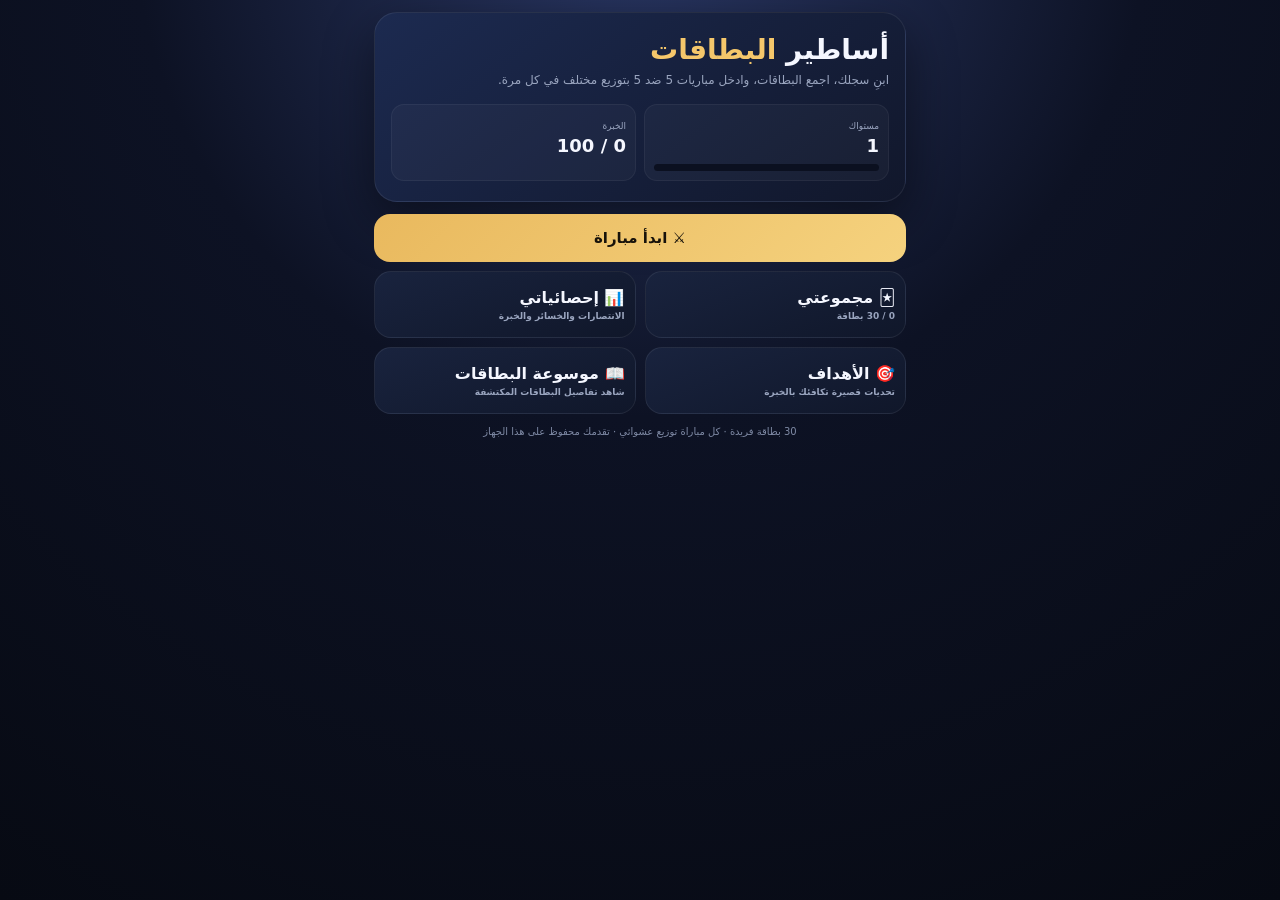
==== index.html @ 1fea93b4 "تطوير نظام المباريات إلى ثلاث معارك" ====
<!doctype html>
<html lang="ar" dir="rtl">
<head>
<meta charset="utf-8">
<meta name="viewport" content="width=device-width,initial-scale=1,maximum-scale=1,user-scalable=no">
<meta name="theme-color" content="#080b16">
<title>أساطير البطاقات</title>
<style>
:root{--bg:#080b16;--panel:#11172a;--panel2:#18213a;--gold:#f5c76b;--text:#f5f7ff;--muted:#9aa5bf;--red:#ef6974;--blue:#61b1ff;--green:#61d69b;--purple:#a98cff}
*{box-sizing:border-box;-webkit-tap-highlight-color:transparent}
body{margin:0;background:radial-gradient(circle at 50% -10%,#2b3968 0,#0d1224 43%,#070a13 100%);color:var(--text);font-family:system-ui,-apple-system,"Segoe UI",Tahoma,Arial,sans-serif;min-height:100vh}
button{font:inherit;color:inherit;border:0;cursor:pointer}.app{width:min(100%,560px);min-height:100vh;margin:auto;padding:12px 10px 24px;display:flex;flex-direction:column;gap:9px}
.top{display:flex;align-items:center;justify-content:space-between;padding:5px 3px}.logo{font-size:23px;font-weight:900}.logo span{color:var(--gold)}.round{font-size:11px;color:var(--muted);background:#ffffff08;padding:7px 10px;border-radius:999px;border:1px solid #ffffff10}
.arena{background:linear-gradient(180deg,#141c33,#0e1425);border:1px solid #ffffff12;border-radius:23px;padding:10px;box-shadow:0 18px 50px #0007}
.teamTitle{display:flex;justify-content:space-between;align-items:center;margin:2px 2px 6px;font-size:12px;color:var(--muted)}.teamTitle b{color:var(--text);font-size:13px}
.board{display:grid;grid-template-columns:repeat(5,1fr);gap:6px}.unit{min-width:0;background:linear-gradient(160deg,#1d2744,#10172a);border:1px solid #ffffff15;border-radius:13px;padding:6px 4px;text-align:center;transition:.15s;position:relative}.unit.dead{opacity:.32;filter:grayscale(1)}.unit.selected{border-color:var(--gold);box-shadow:0 0 0 2px #f5c76b22,0 0 20px #f5c76b18;transform:translateY(-2px)}.unit.target{border-color:#ff727b;box-shadow:0 0 0 2px #ef697422}.uicon{font-size:24px}.uname{font-size:9px;font-weight:800;white-space:nowrap;overflow:hidden;text-overflow:ellipsis;margin-top:2px}.mini{height:5px;background:#080b13;border-radius:9px;overflow:hidden;margin-top:5px}.mini i{display:block;height:100%;background:linear-gradient(90deg,#54d89b,#62e4b0)}.enemy .mini i{background:linear-gradient(90deg,#ef5e69,#ff9a7a)}.uhp{font-size:8px;color:var(--muted);margin-top:2px}.effect{position:absolute;top:3px;left:3px;font-size:8px;color:var(--gold)}
.vs{text-align:center;color:#68748f;font-weight:900;font-size:11px;padding:6px 0}
.energyBar{margin-top:9px;background:#080b13;border:1px solid #ffffff12;border-radius:12px;padding:7px}.energyHead{display:flex;justify-content:space-between;font-size:10px;color:var(--muted);margin-bottom:5px}.energyTrack{height:9px;background:#161d30;border-radius:9px;overflow:hidden}.energyFill{height:100%;width:60%;background:linear-gradient(90deg,#5da9ff,#a98cff);transition:width .2s}.energyDots{display:flex;gap:5px;margin-top:6px}.energyDot{height:6px;flex:1;border-radius:5px;background:#252e48}.energyDot.on{background:#61b1ff;box-shadow:0 0 8px #61b1ff55}.pill{flex:1;background:#ffffff08;border:1px solid #ffffff0d;border-radius:11px;padding:6px;text-align:center;font-size:10px;color:var(--muted)}.pill b{display:block;color:var(--text);font-size:14px;margin-top:1px}
.message{min-height:38px;display:grid;place-items:center;text-align:center;color:#dce3f5;font-size:12px;padding:3px}
.handTitle{display:flex;justify-content:space-between;align-items:center;padding:2px 4px}.handTitle b{font-size:16px}.handTitle span{font-size:10px;color:var(--muted)}
.cards{display:grid;grid-template-columns:repeat(2,1fr);gap:10px}.card{text-align:right;background:linear-gradient(160deg,#1b2440,#10172b);border:1px solid #ffffff18;border-radius:18px;padding:11px;min-height:165px;box-shadow:0 8px 18px #0004;transition:.15s}.card:active{transform:scale(.97)}.card:disabled{opacity:.42}.card .icon{font-size:34px;line-height:1}.tag{float:left;font-size:9px;color:var(--gold);background:#f5c76b12;padding:4px 6px;border-radius:7px}.card h3{margin:9px 0 4px;font-size:14px}.desc{font-size:11px;color:var(--muted);line-height:1.45;min-height:29px}.cost{display:inline-flex;margin-top:6px;background:#5da9ff18;color:#8bc5ff;padding:4px 7px;border-radius:7px;font-size:9px}.controls{display:flex;gap:7px}.mainbtn{flex:1;padding:12px;border-radius:14px;font-weight:900;background:linear-gradient(135deg,#e9b95e,#f5d27e);color:#17120a}.mainbtn:disabled{opacity:.4}.ghost{padding:12px 15px;border-radius:14px;background:#ffffff09;border:1px solid #ffffff12}
.overlay{position:fixed;inset:0;background:#050711e8;display:none;align-items:center;justify-content:center;padding:18px;z-index:10}.overlay.show{display:flex}.modal{width:min(100%,430px);background:linear-gradient(160deg,#1a2340,#0e1426);border:1px solid #ffffff18;border-radius:25px;padding:23px;text-align:center;box-shadow:0 30px 90px #000b}.big{font-size:60px}.modal h1{margin:7px 0;font-size:27px}.modal p{color:var(--muted);line-height:1.6;font-size:12px}.small{font-size:10px;color:#7f8aa5;text-align:center}@media(min-width:480px){.app{padding-left:14px;padding-right:14px}.card{min-height:180px;padding:12px}.card .icon{font-size:36px}}

/* 2.0 */
.screen{display:none}.screen.show{display:flex}.home{flex-direction:column;gap:12px}.hero{padding:20px 16px;border-radius:23px;background:linear-gradient(145deg,#1c2a50,#11172b);border:1px solid #ffffff14;box-shadow:0 18px 50px #0007}.hero h1{font-size:28px;margin:0 0 5px}.hero p{margin:0;color:var(--muted);font-size:12px;line-height:1.6}.profile{display:grid;grid-template-columns:1fr 1fr;gap:8px;margin-top:14px}.profileBox{background:#ffffff08;border:1px solid #ffffff0d;border-radius:13px;padding:9px}.profileBox span{font-size:9px;color:var(--muted)}.profileBox b{display:block;font-size:18px;margin-top:2px}.xpTrack{height:7px;background:#0b1020;border-radius:8px;overflow:hidden;margin-top:8px}.xpFill{height:100%;background:linear-gradient(90deg,#f5c76b,#a98cff);width:0;transition:.3s}.menuGrid{display:grid;grid-template-columns:repeat(2,1fr);gap:9px}.menuBtn{padding:16px 10px;border-radius:17px;background:linear-gradient(160deg,#19233e,#10172a);border:1px solid #ffffff12;text-align:right;font-weight:800}.menuBtn strong{display:block;font-size:16px}.menuBtn span{display:block;color:var(--muted);font-size:9px;margin-top:4px}.primaryWide{grid-column:1/-1;padding:15px;border-radius:16px;background:linear-gradient(135deg,#e9b95e,#f5d27e);color:#17120a;font-weight:900;font-size:15px}.battleBack{width:100%;padding:10px;border-radius:12px;background:#ffffff09;border:1px solid #ffffff10;color:var(--muted)}.panel{position:fixed;inset:0;background:#050711ef;z-index:20;display:none;align-items:flex-end;justify-content:center;padding:10px}.panel.show{display:flex}.panelBox{width:min(100%,560px);max-height:90vh;overflow:auto;background:linear-gradient(160deg,#19223e,#0c1222);border:1px solid #ffffff16;border-radius:25px 25px 15px 15px;padding:15px}.panelHead{display:flex;align-items:center;justify-content:space-between;margin-bottom:12px}.panelHead h2{margin:0;font-size:20px}.close{padding:8px 11px;border-radius:10px;background:#ffffff0b}.statsGrid{display:grid;grid-template-columns:repeat(2,1fr);gap:8px}.stat{background:#ffffff08;border:1px solid #ffffff0d;border-radius:14px;padding:12px}.stat span{font-size:9px;color:var(--muted)}.stat b{display:block;font-size:20px;margin-top:4px}.collection{display:grid;grid-template-columns:repeat(3,1fr);gap:7px}.collectCard{background:#ffffff07;border:1px solid #ffffff10;border-radius:13px;padding:9px;text-align:center;min-height:105px}.collectCard.locked{filter:grayscale(1);opacity:.35}.collectCard .ci{font-size:28px}.collectCard b{display:block;font-size:9px;margin-top:4px}.quest{padding:11px;background:#ffffff07;border:1px solid #ffffff0d;border-radius:13px;margin-bottom:7px}.quest b{font-size:11px}.quest span{display:block;color:var(--muted);font-size:9px;margin-top:4px}.questBar{height:5px;background:#0a0f1d;border-radius:5px;margin-top:8px;overflow:hidden}.questBar i{display:block;height:100%;background:linear-gradient(90deg,#61d69b,#61b1ff)}
</style>
</head>
<body>
<div class="app">
<section class="home screen show" id="homeScreen">
  <div class="hero">
    <h1>أساطير <span style="color:var(--gold)">البطاقات</span></h1>
    <p>ابنِ سجلك، اجمع البطاقات، وادخل مباريات 5 ضد 5 بتوزيع مختلف في كل مرة.</p>
    <div class="profile">
      <div class="profileBox"><span>مستواك</span><b id="homeLevel">1</b><div class="xpTrack"><div class="xpFill" id="xpFill"></div></div></div>
      <div class="profileBox"><span>الخبرة</span><b id="homeXp">0 / 100</b></div>
    </div>
  </div>
  <div class="menuGrid">
    <button class="primaryWide" id="startGame">⚔️ ابدأ مباراة</button>
    <button class="menuBtn" id="openCollection"><strong>🃏 مجموعتي</strong><span id="collectionCount">0 / 30 بطاقة</span></button>
    <button class="menuBtn" id="openStats"><strong>📊 إحصائياتي</strong><span>الانتصارات والخسائر والخبرة</span></button>
    <button class="menuBtn" id="openQuests"><strong>🎯 الأهداف</strong><span>تحديات قصيرة تكافئك بالخبرة</span></button>
    <button class="menuBtn" id="openEncyclopedia"><strong>📖 موسوعة البطاقات</strong><span>شاهد تفاصيل البطاقات المكتشفة</span></button>
  </div>
  <div class="small">30 بطاقة فريدة · كل مباراة توزيع عشوائي · تقدمك محفوظ على هذا الجهاز</div>
</section>
<section class="screen" id="battleScreen" style="flex-direction:column;gap:9px">
<button class="battleBack" id="backHome">‹ العودة للرئيسية</button>
<div class="top"><div class="logo">أساطير <span>البطاقات</span></div><div class="round" id="round">المعركة 1 من 3 · الدور 1</div></div>
<section class="arena">
<div class="teamTitle"><b>فريق الخصم</b><span id="enemyCount">5 بطاقات</span></div>
<div class="board enemy" id="enemyBoard"></div>
<div class="vs">🎴 30 بطاقة مختلفة — 5 لك و5 للخصم — توزيع عشوائي<br><b id="matchScore" style="color:var(--gold);font-size:12px">المباراة: 0 — 0</b></div>
<div class="teamTitle"><b>فريقك</b><span id="playerCount">5 بطاقات</span></div>
<div class="board" id="playerBoard"></div>
<div class="energyBar"><div class="energyHead"><span>طاقة الهجوم</span><b id="energyLabel">3 / 5</b></div><div class="energyTrack"><div class="energyFill" id="energyFill"></div></div><div class="energyDots" id="energyDots"></div></div>
<div class="status"><div class="pill">الطاقة<b id="energy">3</b></div><div class="pill">الدور<b id="turn">أنت</b></div><div class="pill">سلسلة<b id="combo">0</b></div></div>
<div class="message" id="message">يتم توزيع 5 بطاقات عشوائيًا لكل طرف.</div>
</section>
<div class="handTitle"><b>بطاقاتك الخمس</b><span>كل بطاقة مختلفة عن الأخرى</span></div>
<div class="controls"><button class="mainbtn" id="endTurn">إنهاء الدور</button><button class="ghost" id="reset">↻</button></div>
<div class="small">مجموعة 30 بطاقة فريدة — في كل مباراة تحصل أنت والخصم على 5 بطاقات مختلفة عشوائيًا</div>
</div>

<div class="panel" id="infoPanel"><div class="panelBox"><div class="panelHead"><h2 id="panelTitle"></h2><button class="close" id="closePanel">✕</button></div><div id="panelContent"></div></div></div>
</section>
<div class="overlay" id="overlay"><div class="modal"><div class="big" id="resultIcon">🏆</div><h1 id="resultTitle"></h1><p id="resultText"></p><button class="mainbtn" id="playAgain">مباراة جديدة</button></div></div>
<script>
const cardPool=[
{id:"c01",name:"حارس الفجر",icon:"🌅",hp:28,max:28,atk:6,cost:1,role:"دفاع",desc:"يقلل أول ضرر يتلقاه كل دور.",side:"درع الفجر"},
{id:"c02",name:"شعلة زرقاء",icon:"🔥",hp:20,max:20,atk:9,cost:2,role:"سحر",desc:"ضرر مرتفع مقابل طاقة أكبر.",side:"احتراق"},
{id:"c03",name:"نسمة الشفاء",icon:"🌿",hp:24,max:24,atk:3,cost:1,role:"دعم",desc:"بعد الهجوم تعالج نفسها قليلًا.",side:"استعادة"},
{id:"c04",name:"مرآة الليل",icon:"🪞",hp:22,max:22,atk:5,cost:1,role:"مراوغة",desc:"أول هجوم يصيبها كل مباراة يضعف.",side:"انعكاس"},
{id:"c05",name:"قلب الجبل",icon:"⛰️",hp:36,max:36,atk:4,cost:2,role:"ثبات",desc:"بطيئة لكنها تتحمل ضررًا كبيرًا.",side:"ثقل"},
{id:"c06",name:"برق خاطف",icon:"⚡",hp:19,max:19,atk:8,cost:2,role:"سرعة",desc:"إذا بقي الهدف وحيدًا تحصل على +2.",side:"اندفاع"},
{id:"c07",name:"حارس البلور",icon:"💎",hp:30,max:30,atk:4,cost:1,role:"حماية",desc:"يمنح نفسه حماية مؤقتة بعد الهجوم.",side:"بلورة"},
{id:"c08",name:"دوامة الريح",icon:"🌪️",hp:23,max:23,atk:6,cost:2,role:"تحكم",desc:"يؤخر دور الهدف التالي.",side:"إبطاء"},
{id:"c09",name:"نجمة الشفاء",icon:"⭐",hp:21,max:21,atk:2,cost:1,role:"دعم",desc:"تعيد 5 نقاط لأضعف حليف.",side:"نور"},
{id:"c10",name:"حكيم الرمال",icon:"🏜️",hp:25,max:25,atk:5,cost:1,role:"تكتيك",desc:"يكسب طاقة إضافية إذا لم يهزم هدفًا.",side:"تركيز"},
{id:"c11",name:"حارس الغابة",icon:"🌳",hp:32,max:32,atk:5,cost:2,role:"دفاع",desc:"يحمي أضعف حليف من جزء من الضرر.",side:"جذور"},
{id:"c12",name:"طائر الرعد",icon:"🦅",hp:18,max:18,atk:10,cost:3,role:"قوة",desc:"أقوى ضربة في المجموعة.",side:"إجهاد"},
{id:"c13",name:"قمر فضي",icon:"🌙",hp:24,max:24,atk:6,cost:2,role:"سحر",desc:"يستعيد نقطة طاقة عند إصابة هدف.",side:"مدّ قمري"},
{id:"c14",name:"كتاب الأسرار",icon:"📖",hp:17,max:17,atk:7,cost:2,role:"معرفة",desc:"يتغير تأثيره كل دور.",side:"تقلب"},
{id:"c15",name:"حارس البوابة",icon:"🚪",hp:34,max:34,atk:3,cost:1,role:"تحصين",desc:"يمنح نفسه حماية قوية عند انخفاض صحته.",side:"حصن"},
{id:"c16",name:"زهرة الربيع",icon:"🌸",hp:22,max:22,atk:4,cost:1,role:"شفاء",desc:"تعالج نفسها 4 بعد كل هجوم.",side:"تفتح"},
{id:"c17",name:"نجم الشمال",icon:"🧭",hp:26,max:26,atk:5,cost:1,role:"دقة",desc:"لا يتأثر بتأثيرات الإبطاء.",side:"اتجاه"},
{id:"c18",name:"سحابة المطر",icon:"🌧️",hp:27,max:27,atk:4,cost:2,role:"دعم",desc:"تقلل هجوم الهدف في الدور القادم.",side:"بلل"},
{id:"c19",name:"شعاع الشمس",icon:"☀️",hp:20,max:20,atk:8,cost:2,role:"نور",desc:"يزداد ضررها إذا كان حليف ضعيفًا.",side:"وهج"},
{id:"c20",name:"حجر الحظ",icon:"🍀",hp:23,max:23,atk:5,cost:1,role:"حظ",desc:"فرصة لاستعادة الطاقة بعد اللعب.",side:"مجازفة"},
{id:"c21",name:"حوت السحاب",icon:"🐋",hp:35,max:35,atk:4,cost:2,role:"عملاق",desc:"صحته مرتفعة وهجومه ثابت.",side:"بطء"},
{id:"c22",name:"ثعلب الوهم",icon:"🦊",hp:19,max:19,atk:7,cost:1,role:"خداع",desc:"أول ضرر يتلقاه ينخفض بشدة.",side:"وهم"},
{id:"c23",name:"عين الصقر",icon:"👁️",hp:21,max:21,atk:7,cost:2,role:"رصد",desc:"يستفيد من الهدف ذي الصحة الأقل.",side:"ملاحظة"},
{id:"c24",name:"نهر الحياة",icon:"💧",hp:29,max:29,atk:3,cost:2,role:"شفاء",desc:"يعالج أضعف حليف 7 نقاط.",side:"تدفق"},
{id:"c25",name:"حارس الثلج",icon:"❄️",hp:31,max:31,atk:4,cost:1,role:"تحكم",desc:"يخفض سرعة الخصم التالي.",side:"تجميد"},
{id:"c26",name:"شعلة النجوم",icon:"✨",hp:18,max:18,atk:9,cost:3,role:"أسطوري",desc:"ضرر ضخم لكن كلفته عالية.",side:"انطفاء"},
{id:"c27",name:"فراشة الضوء",icon:"🦋",hp:16,max:16,atk:6,cost:1,role:"سرعة",desc:"تعيد نقطة طاقة مرة واحدة فقط في كل دور.",side:"خفة"},
{id:"c28",name:"شجرة الحكمة",icon:"🌲",hp:33,max:33,atk:3,cost:2,role:"حكمة",desc:"تعطي أضعف حليف حماية مؤقتة.",side:"جذور"},
{id:"c29",name:"بوابة الزمن",icon:"🌀",hp:20,max:20,atk:6,cost:2,role:"زمن",desc:"تؤخر رد الخصم في الدور التالي.",side:"اختلال"},
{id:"c30",name:"قلب النجمة",icon:"💫",hp:25,max:25,atk:7,cost:2,role:"أسطوري",desc:"تزداد قوتها قليلًا مع كل حليف ساقط.",side:"ثمن القوة"}
];


const PROFILE_KEY="card_legends_profile_v2";
const defaultProfile={xp:0,level:1,wins:0,losses:0,matches:0,plays:0,kills:0,unlocked:[],questWins:0,questKills:0};
function loadProfile(){try{return {...defaultProfile,...JSON.parse(localStorage.getItem(PROFILE_KEY)||"{}")};}catch{return {...defaultProfile};}}
let profile=loadProfile();
function saveProfile(){localStorage.setItem(PROFILE_KEY,JSON.stringify(profile));}
function xpNeed(){return 100+(profile.level-1)*50;}
function addXP(amount){profile.xp+=amount;while(profile.xp>=xpNeed()){profile.xp-=xpNeed();profile.level++;}saveProfile();}
function discover(ids){profile.unlocked=[...new Set([...profile.unlocked,...ids])];saveProfile();}
function updateHome(){
  document.getElementById("homeLevel").textContent=profile.level;
  document.getElementById("homeXp").textContent=profile.xp+" / "+xpNeed();
  document.getElementById("xpFill").style.width=(profile.xp/xpNeed()*100)+"%";
  document.getElementById("collectionCount").textContent=profile.unlocked.length+" / 30 بطاقة";
}
function showScreen(id){
  document.querySelectorAll(".screen").forEach(x=>x.classList.remove("show"));
  document.getElementById(id).classList.add("show");
  updateHome();
}
function openPanel(title,html){document.getElementById("panelTitle").textContent=title;document.getElementById("panelContent").innerHTML=html;document.getElementById("infoPanel").classList.add("show");}
function closePanel(){document.getElementById("infoPanel").classList.remove("show");}
function renderStats(){
  const rate=profile.matches?Math.round(profile.wins/profile.matches*100):0;
  openPanel("إحصائياتي",'<div class="statsGrid">'+
    '<div class="stat"><span>المستوى</span><b>'+profile.level+'</b></div>'+
    '<div class="stat"><span>الخبرة الحالية</span><b>'+profile.xp+' / '+xpNeed()+'</b></div>'+
    '<div class="stat"><span>الانتصارات</span><b>'+profile.wins+'</b></div>'+
    '<div class="stat"><span>الخسائر</span><b>'+profile.losses+'</b></div>'+
    '<div class="stat"><span>المباريات</span><b>'+profile.matches+'</b></div>'+
    '<div class="stat"><span>نسبة الفوز</span><b>'+rate+'%</b></div>'+
    '<div class="stat"><span>الهجمات</span><b>'+profile.plays+'</b></div>'+
    '<div class="stat"><span>البطاقات المسقطة</span><b>'+profile.kills+'</b></div>'+
  '</div>');
}
function renderQuests(){
  const qs=[
    ["اربح مباراتين",profile.wins,2],
    ["أسقط 5 بطاقات",profile.kills,5],
    ["نفّذ 10 هجمات",profile.plays,10]
  ];
  openPanel("الأهداف",qs.map(q=>'<div class="quest"><b>'+q[0]+'</b><span>'+Math.min(q[1],q[2])+' / '+q[2]+'</span><div class="questBar"><i style="width:'+Math.min(100,q[1]/q[2]*100)+'%"></i></div></div>').join("")+
  '<div class="small">الأهداف تتقدم تلقائيًا أثناء اللعب.</div>');
}
function renderCollection(){
  openPanel("مجموعتي",'<div class="collection">'+cardPool.map(c=>{const on=profile.unlocked.includes(c.id);return '<div class="collectCard '+(on?"":"locked")+'"><div class="ci">'+(on?c.icon:"❔")+'</div><b>'+(on?c.name:"بطاقة مقفلة")+'</b><span style="font-size:8px;color:var(--muted)">'+(on?c.role:"اكتشفها في مباراة")+'</span></div>';}).join("")+'</div>');
}
function renderEncyclopedia(){
  openPanel("موسوعة البطاقات",'<div>'+cardPool.map(c=>{const on=profile.unlocked.includes(c.id);return '<div class="quest"><b>'+c.icon+" "+(on?c.name:"بطاقة غير مكتشفة")+'</b><span>'+(on?("HP "+c.max+" · هجوم "+c.atk+" · طاقة "+c.cost+" · "+c.role+" — "+c.desc):"العب مباريات لاكتشاف هذه البطاقة.")+'</span></div>';}).join("")+'</div>');
}

let state;
function freshCard(x){return {...x,hp:x.max,shield:0,skip:0,used:false};}
function shuffle(arr){
  const a=[...arr];
  for(let i=a.length-1;i>0;i--){const j=Math.floor(Math.random()*(i+1));[a[i],a[j]]=[a[j],a[i]];}
  return a;
}
let matchPlayerWins=0,matchEnemyWins=0,battleNumber=0,matchOver=false,battleEnding=false;\nfunction startMatch(){matchPlayerWins=0;matchEnemyWins=0;battleNumber=0;matchOver=false;battleEnding=false;newState();}\nfunction newState(){
  const deck=shuffle(cardPool);
  discover(deck.slice(0,10).map(x=>x.id));
  state={
    player:deck.slice(0,5).map(freshCard),
    enemy:deck.slice(5,10).map(freshCard),
    energy:3,round:1,combo:0,selected:null,target:null,over:false,turn:"player",
    usedIds:deck.slice(0,10).map(x=>x.id)
  };
  render();
  msg("تم توزيع 10 بطاقات عشوائيًا من أصل 30: 5 لك و5 للخصم.");
}
function alive(arr){return arr.filter(x=>x.hp>0);}
function msg(t){document.getElementById("message").textContent=t;}
function unitHtml(u,i,enemy){
  const pct=Math.max(0,u.hp/u.max*100);
  const status=(u.shield>0?"🛡️ ":"")+(u.skip>0?"💫":"");
  return '<button class="unit '+(u.hp<=0?"dead ":"")+(state.selected===i&&!enemy?"selected ":"")+(state.target===i&&enemy?"target ":"")+'" '+(u.hp<=0?"disabled":"")+'>'+
    '<span class="effect">'+status+'</span><div class="uicon">'+u.icon+'</div><div class="uname">'+u.name+'</div>'+
    '<div class="mini"><i style="width:'+pct+'%"></i></div><div class="uhp">'+u.hp+' / '+u.max+'</div>'+
    '<div class="uhp">⚡ '+u.cost+' · '+u.role+'</div></button>';
}
function render(){
  const pb=document.getElementById("playerBoard"),eb=document.getElementById("enemyBoard");
  pb.innerHTML=state.player.map((u,i)=>unitHtml(u,i,false)).join("");
  eb.innerHTML=state.enemy.map((u,i)=>unitHtml(u,i,true)).join("");
  state.player.forEach((u,i)=>{if(u.hp>0)pb.children[i].onclick=()=>selectPlayer(i);});
  state.enemy.forEach((u,i)=>{if(u.hp>0)eb.children[i].onclick=()=>selectTarget(i);});
  document.getElementById("energy").textContent=state.energy;
  document.getElementById("energyLabel").textContent=state.energy+" / 5";
  document.getElementById("energyFill").style.width=(state.energy/5*100)+"%";
  document.getElementById("energyDots").innerHTML=Array.from({length:5},(_,i)=>'<span class="energyDot '+(i<state.energy?"on":"")+'"></span>').join("");
  document.getElementById("round").textContent="المعركة "+battleNumber+" من 3 · الدور "+state.round;\n  updateMatchHud();
  document.getElementById("turn").textContent=state.turn==="player"?"أنت":"الخصم";
  document.getElementById("combo").textContent=state.combo;
  document.getElementById("playerCount").textContent=alive(state.player).length+" بطاقات";
  document.getElementById("enemyCount").textContent=alive(state.enemy).length+" بطاقات";
  document.getElementById("endTurn").disabled=state.over||state.turn!=="player";
}
function selectPlayer(i){
  if(state.over||state.turn!=="player"||state.player[i].hp<=0)return;
  state.selected=i;state.target=null;
  msg("اختر هدفًا من بطاقات الخصم.");
  render();
}
function selectTarget(i){
  if(state.selected===null||state.over||state.turn!=="player")return;
  state.target=i;playCard(state.selected,i);
}
function playCard(pi,ei){
  const p=state.player[pi],e=state.enemy[ei];
  if(!p||!e||p.hp<=0||e.hp<=0)return;
  if(state.energy<p.cost){msg("هذه البطاقة تحتاج طاقة أكثر.");return;}
  state.energy-=p.cost;
  profile.plays++;saveProfile();
  let dmg=p.atk;
  if(p.id==="c14") dmg=p.atk+(state.round%2===0?3:-1);
  if(p.id==="c19" && alive(state.player).some(x=>x.hp<x.max*.45))dmg+=2;
  if(p.id==="c23") dmg+=(e.hp<=Math.min(...alive(state.enemy).map(x=>x.hp))?2:0);\n  if(p.id==="c06" && alive(state.enemy).length===1)dmg+=2;
  if(p.id==="c30") dmg+=Math.max(0,5-alive(state.player).length);
  if(state.combo>=2)dmg+=2;

  if(p.id==="c09"||p.id==="c24"||p.id==="c28"){
    const ally=alive(state.player).sort((a,b)=>a.hp-b.hp)[0];
    if(ally){
      ally.hp=Math.min(ally.max,ally.hp+(p.id==="c24"?7:5));
      if(p.id==="c28")ally.shield=4;
    }
  }
  if(p.id==="c03"||p.id==="c16"){p.hp=Math.min(p.max,p.hp+(p.id==="c16"?4:3));}
  if(p.id==="c18"){e.atkDebuff=2;}\n  if(p.id==="c13")state.energy=Math.min(5,state.energy+1);
  if(p.id==="c25"||p.id==="c08"||p.id==="c29"){e.skip=1;}
  if(p.id==="c01"){p.shield=5;}
  if(p.id==="c07"){p.shield=4;}
  if(p.id==="c15"&&p.hp<p.max*.45){p.shield=7;}
  if(p.id==="c17"){p.skip=0;}
  if(p.id==="c20"&&Math.random()<.5)state.energy=Math.min(5,state.energy+1);
  if(p.id==="c27"&&!p.used){state.energy=Math.min(5,state.energy+1);p.used=true;}

  e.hp=Math.max(0,e.hp-dmg);

  if(p.id==="c02")p.hp=Math.max(0,p.hp-1);
  if(p.id==="c06"&&alive(state.enemy).length===1)dmg+=2;
  if(p.id==="c12")p.skip=1;
  if(p.id==="c26")p.skip=1;
  if(p.id==="c10"&&e.hp>0)state.energy=Math.min(5,state.energy+1);

  if(e.hp<=0){profile.kills++;profile.questKills++;saveProfile();state.combo++;msg(p.name+" لعب بطاقته وأسقط "+e.name+". السلسلة "+state.combo+"!");}
  else{state.combo=0;msg(p.name+" أصاب "+e.name+" بـ "+dmg+" نقطة.");}

  state.selected=null;state.target=null;
  checkWin();render();
}
function endTurn(){
  if(state.over||state.turn!=="player")return;
  state.turn="enemy";state.selected=null;state.target=null;render();
  setTimeout(enemyTurn,350);
}
function enemyTurn(){
  if(state.over)return;
  const attackers=alive(state.enemy);
  for(const e of attackers){
    if(e.skip>0){e.skip--;continue;}
    const foes=alive(state.player);
    if(!foes.length)break;
    const target=foes[Math.floor(Math.random()*foes.length)];
    let dmg=Math.max(0,e.atk-(e.atkDebuff||0));
    e.atkDebuff=0;
    if(e.shield>0)e.shield=Math.max(0,e.shield-1);
    if(target.shield>0){dmg=Math.max(0,dmg-target.shield);target.shield=0;}
    if(target.id==="c04"&&!target.used){dmg=Math.floor(dmg/2);target.used=true;}
    if(target.id==="c22"&&!target.used){dmg=Math.floor(dmg/3);target.used=true;}
    target.hp=Math.max(0,target.hp-dmg);
  }
  if(alive(state.player).length===0){finish(false);return;}
  state.player.forEach(u=>{u.atkDebuff=0;});
  state.round++;
  state.energy=Math.min(5,state.energy+2);
  state.turn="player";
  msg("انتهى دور الخصم. بطاقاتك بقيت كما هي، والطاقة استعادت نقطتين.");
  render();
}
function checkWin(){
  if(alive(state.enemy).length===0)finish(true);
  else if(alive(state.player).length===0)finish(false);
}
function finish(win){
  if(state.over)return;
  state.over=true;
  profile.matches++;
  if(win){profile.wins++;profile.questWins++;addXP(50);}
  else {profile.losses++;addXP(20);}
  saveProfile();updateHome();render();
  document.getElementById("resultIcon").textContent=win?"🏆":"💫";
  document.getElementById("resultTitle").textContent=win?"انتصار!":"انتهت المباراة";
  document.getElementById("resultText").textContent=win?"فزت باستخدام 5 بطاقات من مجموعة 30 بطاقة.":"انتهت بطاقات فريقك. جرّب توزيعًا عشوائيًا جديدًا.";
  document.getElementById("overlay").classList.add("show");
}
document.getElementById("endTurn").onclick=endTurn;
document.getElementById("reset").onclick=newState;
document.getElementById("playAgain").onclick=()=>{document.getElementById("overlay").classList.remove("show");showScreen("battleScreen");if(matchOver)startMatch();else newState();};
document.getElementById("startGame").onclick=()=>{showScreen("battleScreen");startMatch();};
document.getElementById("backHome").onclick=()=>{showScreen("homeScreen");};
document.getElementById("openStats").onclick=renderStats;
document.getElementById("openQuests").onclick=renderQuests;
document.getElementById("openCollection").onclick=renderCollection;
document.getElementById("openEncyclopedia").onclick=renderEncyclopedia;
document.getElementById("closePanel").onclick=closePanel;
updateHome();
showScreen("homeScreen");
</script>
</body>
</html>
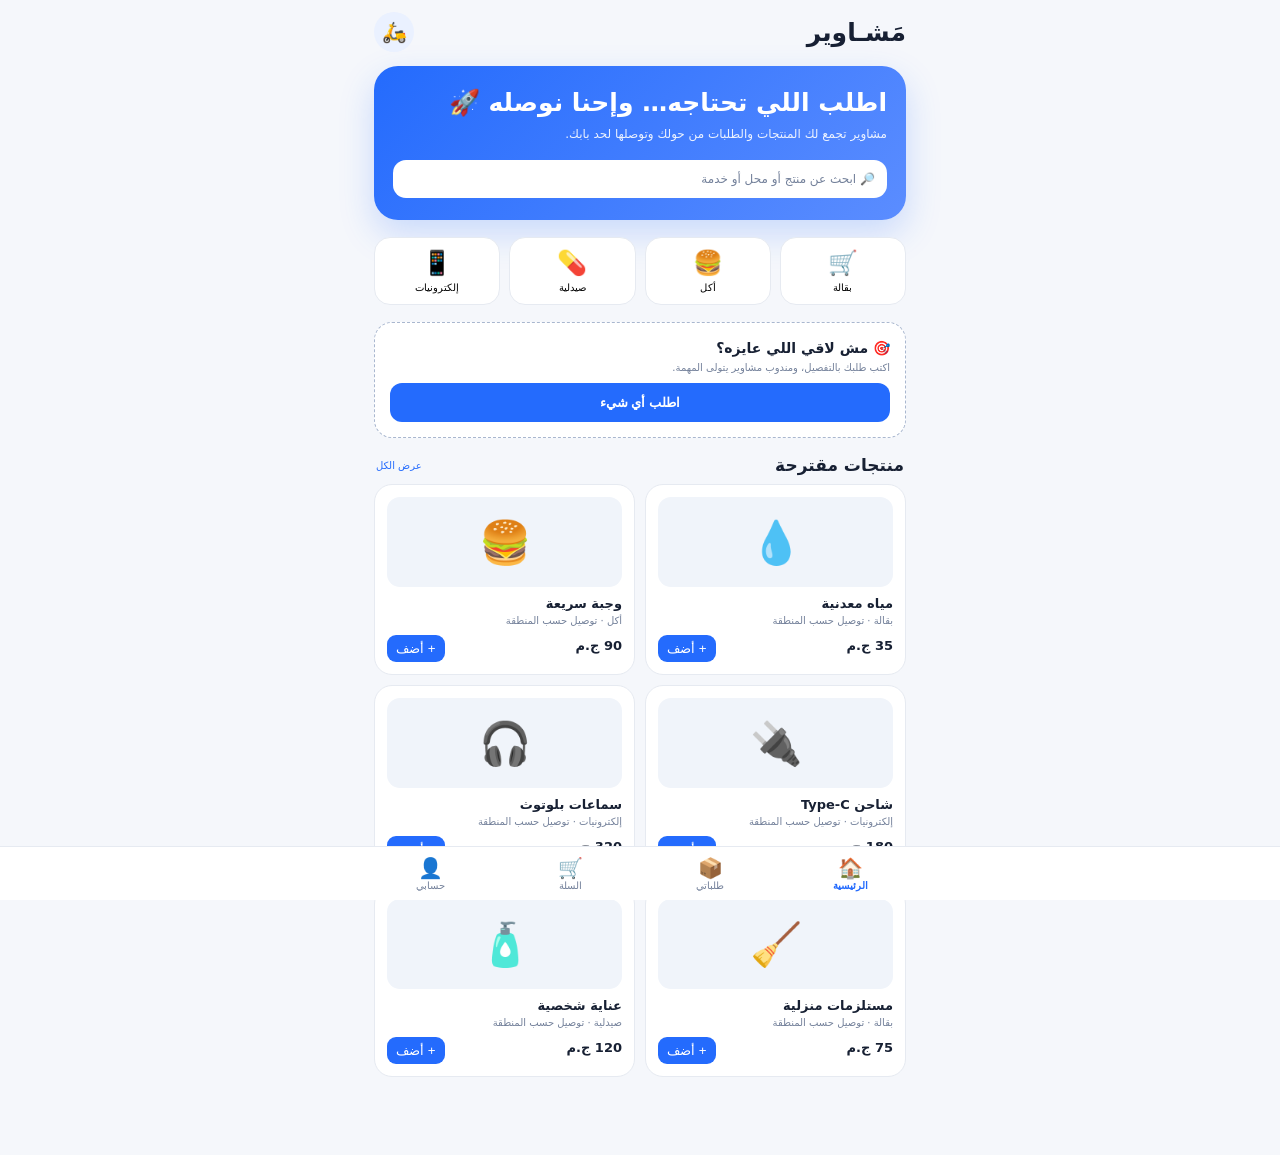
==== commit 7db6de38: "Convert project from Dafe to Mashaweer delivery app" ====
--- a/index.html
+++ b/index.html
@@ -3,311 +3,64 @@
 <head>
 <meta charset="utf-8">
 <meta name="viewport" content="width=device-width,initial-scale=1,maximum-scale=1,user-scalable=no">
-<meta name="theme-color" content="#080b16">
-<title>أساطير البطاقات</title>
+<meta name="theme-color" content="#0b1220">
+<title>مشاوير</title>
 <style>
-:root{--bg:#080b16;--panel:#11172a;--panel2:#18213a;--gold:#f5c76b;--text:#f5f7ff;--muted:#9aa5bf;--red:#ef6974;--blue:#61b1ff;--green:#61d69b;--purple:#a98cff}
-*{box-sizing:border-box;-webkit-tap-highlight-color:transparent}
-body{margin:0;background:radial-gradient(circle at 50% -10%,#2b3968 0,#0d1224 43%,#070a13 100%);color:var(--text);font-family:system-ui,-apple-system,"Segoe UI",Tahoma,Arial,sans-serif;min-height:100vh}
-button{font:inherit;color:inherit;border:0;cursor:pointer}.app{width:min(100%,560px);min-height:100vh;margin:auto;padding:12px 10px 24px;display:flex;flex-direction:column;gap:9px}
-.top{display:flex;align-items:center;justify-content:space-between;padding:5px 3px}.logo{font-size:23px;font-weight:900}.logo span{color:var(--gold)}.round{font-size:11px;color:var(--muted);background:#ffffff08;padding:7px 10px;border-radius:999px;border:1px solid #ffffff10}
-.arena{background:linear-gradient(180deg,#141c33,#0e1425);border:1px solid #ffffff12;border-radius:23px;padding:10px;box-shadow:0 18px 50px #0007}
-.teamTitle{display:flex;justify-content:space-between;align-items:center;margin:2px 2px 6px;font-size:12px;color:var(--muted)}.teamTitle b{color:var(--text);font-size:13px}
-.board{display:grid;grid-template-columns:repeat(5,1fr);gap:6px}.unit{min-width:0;background:linear-gradient(160deg,#1d2744,#10172a);border:1px solid #ffffff15;border-radius:13px;padding:6px 4px;text-align:center;transition:.15s;position:relative}.unit.dead{opacity:.32;filter:grayscale(1)}.unit.selected{border-color:var(--gold);box-shadow:0 0 0 2px #f5c76b22,0 0 20px #f5c76b18;transform:translateY(-2px)}.unit.target{border-color:#ff727b;box-shadow:0 0 0 2px #ef697422}.uicon{font-size:24px}.uname{font-size:9px;font-weight:800;white-space:nowrap;overflow:hidden;text-overflow:ellipsis;margin-top:2px}.mini{height:5px;background:#080b13;border-radius:9px;overflow:hidden;margin-top:5px}.mini i{display:block;height:100%;background:linear-gradient(90deg,#54d89b,#62e4b0)}.enemy .mini i{background:linear-gradient(90deg,#ef5e69,#ff9a7a)}.uhp{font-size:8px;color:var(--muted);margin-top:2px}.effect{position:absolute;top:3px;left:3px;font-size:8px;color:var(--gold)}
-.vs{text-align:center;color:#68748f;font-weight:900;font-size:11px;padding:6px 0}
-.energyBar{margin-top:9px;background:#080b13;border:1px solid #ffffff12;border-radius:12px;padding:7px}.energyHead{display:flex;justify-content:space-between;font-size:10px;color:var(--muted);margin-bottom:5px}.energyTrack{height:9px;background:#161d30;border-radius:9px;overflow:hidden}.energyFill{height:100%;width:60%;background:linear-gradient(90deg,#5da9ff,#a98cff);transition:width .2s}.energyDots{display:flex;gap:5px;margin-top:6px}.energyDot{height:6px;flex:1;border-radius:5px;background:#252e48}.energyDot.on{background:#61b1ff;box-shadow:0 0 8px #61b1ff55}.pill{flex:1;background:#ffffff08;border:1px solid #ffffff0d;border-radius:11px;padding:6px;text-align:center;font-size:10px;color:var(--muted)}.pill b{display:block;color:var(--text);font-size:14px;margin-top:1px}
-.message{min-height:38px;display:grid;place-items:center;text-align:center;color:#dce3f5;font-size:12px;padding:3px}
-.handTitle{display:flex;justify-content:space-between;align-items:center;padding:2px 4px}.handTitle b{font-size:16px}.handTitle span{font-size:10px;color:var(--muted)}
-.cards{display:grid;grid-template-columns:repeat(2,1fr);gap:10px}.card{text-align:right;background:linear-gradient(160deg,#1b2440,#10172b);border:1px solid #ffffff18;border-radius:18px;padding:11px;min-height:165px;box-shadow:0 8px 18px #0004;transition:.15s}.card:active{transform:scale(.97)}.card:disabled{opacity:.42}.card .icon{font-size:34px;line-height:1}.tag{float:left;font-size:9px;color:var(--gold);background:#f5c76b12;padding:4px 6px;border-radius:7px}.card h3{margin:9px 0 4px;font-size:14px}.desc{font-size:11px;color:var(--muted);line-height:1.45;min-height:29px}.cost{display:inline-flex;margin-top:6px;background:#5da9ff18;color:#8bc5ff;padding:4px 7px;border-radius:7px;font-size:9px}.controls{display:flex;gap:7px}.mainbtn{flex:1;padding:12px;border-radius:14px;font-weight:900;background:linear-gradient(135deg,#e9b95e,#f5d27e);color:#17120a}.mainbtn:disabled{opacity:.4}.ghost{padding:12px 15px;border-radius:14px;background:#ffffff09;border:1px solid #ffffff12}
-.overlay{position:fixed;inset:0;background:#050711e8;display:none;align-items:center;justify-content:center;padding:18px;z-index:10}.overlay.show{display:flex}.modal{width:min(100%,430px);background:linear-gradient(160deg,#1a2340,#0e1426);border:1px solid #ffffff18;border-radius:25px;padding:23px;text-align:center;box-shadow:0 30px 90px #000b}.big{font-size:60px}.modal h1{margin:7px 0;font-size:27px}.modal p{color:var(--muted);line-height:1.6;font-size:12px}.small{font-size:10px;color:#7f8aa5;text-align:center}@media(min-width:480px){.app{padding-left:14px;padding-right:14px}.card{min-height:180px;padding:12px}.card .icon{font-size:36px}}
-
-/* 2.0 */
-.screen{display:none}.screen.show{display:flex}.home{flex-direction:column;gap:12px}.hero{padding:20px 16px;border-radius:23px;background:linear-gradient(145deg,#1c2a50,#11172b);border:1px solid #ffffff14;box-shadow:0 18px 50px #0007}.hero h1{font-size:28px;margin:0 0 5px}.hero p{margin:0;color:var(--muted);font-size:12px;line-height:1.6}.profile{display:grid;grid-template-columns:1fr 1fr;gap:8px;margin-top:14px}.profileBox{background:#ffffff08;border:1px solid #ffffff0d;border-radius:13px;padding:9px}.profileBox span{font-size:9px;color:var(--muted)}.profileBox b{display:block;font-size:18px;margin-top:2px}.xpTrack{height:7px;background:#0b1020;border-radius:8px;overflow:hidden;margin-top:8px}.xpFill{height:100%;background:linear-gradient(90deg,#f5c76b,#a98cff);width:0;transition:.3s}.menuGrid{display:grid;grid-template-columns:repeat(2,1fr);gap:9px}.menuBtn{padding:16px 10px;border-radius:17px;background:linear-gradient(160deg,#19233e,#10172a);border:1px solid #ffffff12;text-align:right;font-weight:800}.menuBtn strong{display:block;font-size:16px}.menuBtn span{display:block;color:var(--muted);font-size:9px;margin-top:4px}.primaryWide{grid-column:1/-1;padding:15px;border-radius:16px;background:linear-gradient(135deg,#e9b95e,#f5d27e);color:#17120a;font-weight:900;font-size:15px}.battleBack{width:100%;padding:10px;border-radius:12px;background:#ffffff09;border:1px solid #ffffff10;color:var(--muted)}.panel{position:fixed;inset:0;background:#050711ef;z-index:20;display:none;align-items:flex-end;justify-content:center;padding:10px}.panel.show{display:flex}.panelBox{width:min(100%,560px);max-height:90vh;overflow:auto;background:linear-gradient(160deg,#19223e,#0c1222);border:1px solid #ffffff16;border-radius:25px 25px 15px 15px;padding:15px}.panelHead{display:flex;align-items:center;justify-content:space-between;margin-bottom:12px}.panelHead h2{margin:0;font-size:20px}.close{padding:8px 11px;border-radius:10px;background:#ffffff0b}.statsGrid{display:grid;grid-template-columns:repeat(2,1fr);gap:8px}.stat{background:#ffffff08;border:1px solid #ffffff0d;border-radius:14px;padding:12px}.stat span{font-size:9px;color:var(--muted)}.stat b{display:block;font-size:20px;margin-top:4px}.collection{display:grid;grid-template-columns:repeat(3,1fr);gap:7px}.collectCard{background:#ffffff07;border:1px solid #ffffff10;border-radius:13px;padding:9px;text-align:center;min-height:105px}.collectCard.locked{filter:grayscale(1);opacity:.35}.collectCard .ci{font-size:28px}.collectCard b{display:block;font-size:9px;margin-top:4px}.quest{padding:11px;background:#ffffff07;border:1px solid #ffffff0d;border-radius:13px;margin-bottom:7px}.quest b{font-size:11px}.quest span{display:block;color:var(--muted);font-size:9px;margin-top:4px}.questBar{height:5px;background:#0a0f1d;border-radius:5px;margin-top:8px;overflow:hidden}.questBar i{display:block;height:100%;background:linear-gradient(90deg,#61d69b,#61b1ff)}
+:root{--bg:#f5f7fb;--card:#fff;--ink:#172033;--muted:#73809a;--main:#246bfd;--soft:#eaf1ff;--green:#18a66a;--line:#e6eaf1;--orange:#ff9f43}
+*{box-sizing:border-box}body{margin:0;background:var(--bg);color:var(--ink);font-family:system-ui,-apple-system,"Segoe UI",Tahoma,Arial,sans-serif}.app{max-width:560px;margin:auto;min-height:100vh;padding:12px 14px 78px}.top{display:flex;align-items:center;justify-content:space-between;margin-bottom:14px}.brand{font-size:25px;font-weight:900}.brand b{color:var(--main)}.avatar{width:40px;height:40px;border-radius:50%;background:var(--soft);display:grid;place-items:center;font-size:20px}.screen{display:none}.screen.show{display:block}.hero{background:linear-gradient(135deg,#246bfd,#5b8dff);color:#fff;border-radius:24px;padding:22px 19px;box-shadow:0 14px 35px #246bfd35}.hero h1{margin:0 0 7px;font-size:25px}.hero p{margin:0 0 16px;opacity:.9;font-size:12px;line-height:1.7}.search{background:#fff;color:var(--muted);border-radius:13px;padding:12px;font-size:12px}.grid{display:grid;grid-template-columns:repeat(4,1fr);gap:9px;margin:17px 0}.cat{background:var(--card);border:1px solid var(--line);border-radius:16px;padding:11px 5px;text-align:center}.cat i{font-style:normal;font-size:24px}.cat span{display:block;font-size:10px;margin-top:5px}.section{display:flex;justify-content:space-between;align-items:center;margin:17px 2px 9px}.section b{font-size:17px}.section span{font-size:10px;color:var(--main)}.products{display:grid;grid-template-columns:repeat(2,1fr);gap:10px}.product{background:var(--card);border:1px solid var(--line);border-radius:18px;padding:12px}.pic{height:90px;border-radius:13px;background:#f0f4fa;display:grid;place-items:center;font-size:42px}.product h3{font-size:13px;margin:9px 0 4px}.product p{font-size:10px;color:var(--muted);margin:0 0 9px}.price{font-weight:900;font-size:13px}.add{float:left;border:0;background:var(--main);color:#fff;border-radius:9px;padding:6px 9px}.anything{background:#fff;border:1px dashed #a9b7cf;border-radius:18px;padding:15px;margin-top:12px}.anything b{font-size:14px}.anything p{font-size:10px;color:var(--muted);margin:5px 0 10px}.anything button,.primary{width:100%;padding:12px;border:0;border-radius:12px;background:var(--main);color:#fff;font-weight:800}.bottom{position:fixed;bottom:0;left:0;right:0;background:#fff;border-top:1px solid var(--line);display:flex;justify-content:center;z-index:5}.nav{width:min(560px,100%);display:grid;grid-template-columns:repeat(4,1fr)}.nav button{background:none;border:0;padding:9px 2px;color:var(--muted);font-size:10px}.nav button.active{color:var(--main);font-weight:800}.nav i{font-style:normal;font-size:20px;display:block}.panel{background:#fff;border:1px solid var(--line);border-radius:20px;padding:15px;margin-bottom:10px}.row{display:flex;align-items:center;justify-content:space-between;gap:10px}.order{padding:13px 0;border-bottom:1px solid var(--line)}.order:last-child{border:0}.status{font-size:10px;color:var(--green);background:#e9f8f1;padding:5px 8px;border-radius:20px}.form input,.form textarea{width:100%;border:1px solid var(--line);border-radius:12px;padding:12px;margin:5px 0 10px;font:inherit}.form textarea{height:100px;resize:none}.cartTotal{font-size:17px;font-weight:900;margin:14px 0}.empty{text-align:center;color:var(--muted);padding:35px 10px;font-size:12px}
 </style>
 </head>
 <body>
 <div class="app">
-<section class="home screen show" id="homeScreen">
-  <div class="hero">
-    <h1>أساطير <span style="color:var(--gold)">البطاقات</span></h1>
-    <p>ابنِ سجلك، اجمع البطاقات، وادخل مباريات 5 ضد 5 بتوزيع مختلف في كل مرة.</p>
-    <div class="profile">
-      <div class="profileBox"><span>مستواك</span><b id="homeLevel">1</b><div class="xpTrack"><div class="xpFill" id="xpFill"></div></div></div>
-      <div class="profileBox"><span>الخبرة</span><b id="homeXp">0 / 100</b></div>
-    </div>
-  </div>
-  <div class="menuGrid">
-    <button class="primaryWide" id="startGame">⚔️ ابدأ مباراة</button>
-    <button class="menuBtn" id="openCollection"><strong>🃏 مجموعتي</strong><span id="collectionCount">0 / 30 بطاقة</span></button>
-    <button class="menuBtn" id="openStats"><strong>📊 إحصائياتي</strong><span>الانتصارات والخسائر والخبرة</span></button>
-    <button class="menuBtn" id="openQuests"><strong>🎯 الأهداف</strong><span>تحديات قصيرة تكافئك بالخبرة</span></button>
-    <button class="menuBtn" id="openEncyclopedia"><strong>📖 موسوعة البطاقات</strong><span>شاهد تفاصيل البطاقات المكتشفة</span></button>
-  </div>
-  <div class="small">30 بطاقة فريدة · كل مباراة توزيع عشوائي · تقدمك محفوظ على هذا الجهاز</div>
-</section>
-<section class="screen" id="battleScreen" style="flex-direction:column;gap:9px">
-<button class="battleBack" id="backHome">‹ العودة للرئيسية</button>
-<div class="top"><div class="logo">أساطير <span>البطاقات</span></div><div class="round" id="round">المعركة 1 من 3 · الدور 1</div></div>
-<section class="arena">
-<div class="teamTitle"><b>فريق الخصم</b><span id="enemyCount">5 بطاقات</span></div>
-<div class="board enemy" id="enemyBoard"></div>
-<div class="vs">🎴 30 بطاقة مختلفة — 5 لك و5 للخصم — توزيع عشوائي<br><b id="matchScore" style="color:var(--gold);font-size:12px">المباراة: 0 — 0</b></div>
-<div class="teamTitle"><b>فريقك</b><span id="playerCount">5 بطاقات</span></div>
-<div class="board" id="playerBoard"></div>
-<div class="energyBar"><div class="energyHead"><span>طاقة الهجوم</span><b id="energyLabel">3 / 5</b></div><div class="energyTrack"><div class="energyFill" id="energyFill"></div></div><div class="energyDots" id="energyDots"></div></div>
-<div class="status"><div class="pill">الطاقة<b id="energy">3</b></div><div class="pill">الدور<b id="turn">أنت</b></div><div class="pill">سلسلة<b id="combo">0</b></div></div>
-<div class="message" id="message">يتم توزيع 5 بطاقات عشوائيًا لكل طرف.</div>
-</section>
-<div class="handTitle"><b>بطاقاتك الخمس</b><span>كل بطاقة مختلفة عن الأخرى</span></div>
-<div class="controls"><button class="mainbtn" id="endTurn">إنهاء الدور</button><button class="ghost" id="reset">↻</button></div>
-<div class="small">مجموعة 30 بطاقة فريدة — في كل مباراة تحصل أنت والخصم على 5 بطاقات مختلفة عشوائيًا</div>
+<header class="top"><div class="brand">مَشـ<span>اوير</span></div><div class="avatar">🛵</div></header>
+
+<main id="home" class="screen show">
+<section class="hero"><h1>اطلب اللي تحتاجه… وإحنا نوصله 🚀</h1><p>مشاوير تجمع لك المنتجات والطلبات من حولك وتوصلها لحد بابك.</p><div class="search">🔎 ابحث عن منتج أو محل أو خدمة</div></section>
+<div class="grid">
+<button class="cat" onclick="filterCat('بقالة')"><i>🛒</i><span>بقالة</span></button>
+<button class="cat" onclick="filterCat('أكل')"><i>🍔</i><span>أكل</span></button>
+<button class="cat" onclick="filterCat('صيدلية')"><i>💊</i><span>صيدلية</span></button>
+<button class="cat" onclick="filterCat('إلكترونيات')"><i>📱</i><span>إلكترونيات</span></button>
+</div>
+<section class="anything"><b>🎯 مش لاقي اللي عايزه؟</b><p>اكتب طلبك بالتفصيل، ومندوب مشاوير يتولى المهمة.</p><button onclick="openRequest()">اطلب أي شيء</button></section>
+<div class="section"><b>منتجات مقترحة</b><span>عرض الكل</span></div>
+<div class="products" id="products"></div>
+</main>
+
+<main id="orders" class="screen"><div class="section"><b>طلباتي</b></div><div class="panel" id="ordersBox"></div></main>
+<main id="cart" class="screen"><div class="section"><b>السلة</b></div><div class="panel" id="cartBox"></div></main>
+<main id="profile" class="screen"><div class="section"><b>حسابي</b></div><div class="panel"><div class="row"><b>👤 عميل مشاوير</b><span>تجريبي</span></div></div><div class="panel"><b>📍 العنوان</b><p style="font-size:11px;color:var(--muted)">لم تتم إضافة عنوان بعد.</p><button class="primary" onclick="alert('سيتم إضافة إدارة العناوين في الخطوة التالية')">إضافة عنوان</button></div></main>
+
+<div class="bottom"><nav class="nav">
+<button class="active" onclick="go('home',this)"><i>🏠</i>الرئيسية</button>
+<button onclick="go('orders',this)"><i>📦</i>طلباتي</button>
+<button onclick="go('cart',this)"><i>🛒</i>السلة</button>
+<button onclick="go('profile',this)"><i>👤</i>حسابي</button>
+</nav></div>
 </div>
 
-<div class="panel" id="infoPanel"><div class="panelBox"><div class="panelHead"><h2 id="panelTitle"></h2><button class="close" id="closePanel">✕</button></div><div id="panelContent"></div></div></div>
-</section>
-<div class="overlay" id="overlay"><div class="modal"><div class="big" id="resultIcon">🏆</div><h1 id="resultTitle"></h1><p id="resultText"></p><button class="mainbtn" id="playAgain">مباراة جديدة</button></div></div>
 <script>
-const cardPool=[
-{id:"c01",name:"حارس الفجر",icon:"🌅",hp:28,max:28,atk:6,cost:1,role:"دفاع",desc:"يقلل أول ضرر يتلقاه كل دور.",side:"درع الفجر"},
-{id:"c02",name:"شعلة زرقاء",icon:"🔥",hp:20,max:20,atk:9,cost:2,role:"سحر",desc:"ضرر مرتفع مقابل طاقة أكبر.",side:"احتراق"},
-{id:"c03",name:"نسمة الشفاء",icon:"🌿",hp:24,max:24,atk:3,cost:1,role:"دعم",desc:"بعد الهجوم تعالج نفسها قليلًا.",side:"استعادة"},
-{id:"c04",name:"مرآة الليل",icon:"🪞",hp:22,max:22,atk:5,cost:1,role:"مراوغة",desc:"أول هجوم يصيبها كل مباراة يضعف.",side:"انعكاس"},
-{id:"c05",name:"قلب الجبل",icon:"⛰️",hp:36,max:36,atk:4,cost:2,role:"ثبات",desc:"بطيئة لكنها تتحمل ضررًا كبيرًا.",side:"ثقل"},
-{id:"c06",name:"برق خاطف",icon:"⚡",hp:19,max:19,atk:8,cost:2,role:"سرعة",desc:"إذا بقي الهدف وحيدًا تحصل على +2.",side:"اندفاع"},
-{id:"c07",name:"حارس البلور",icon:"💎",hp:30,max:30,atk:4,cost:1,role:"حماية",desc:"يمنح نفسه حماية مؤقتة بعد الهجوم.",side:"بلورة"},
-{id:"c08",name:"دوامة الريح",icon:"🌪️",hp:23,max:23,atk:6,cost:2,role:"تحكم",desc:"يؤخر دور الهدف التالي.",side:"إبطاء"},
-{id:"c09",name:"نجمة الشفاء",icon:"⭐",hp:21,max:21,atk:2,cost:1,role:"دعم",desc:"تعيد 5 نقاط لأضعف حليف.",side:"نور"},
-{id:"c10",name:"حكيم الرمال",icon:"🏜️",hp:25,max:25,atk:5,cost:1,role:"تكتيك",desc:"يكسب طاقة إضافية إذا لم يهزم هدفًا.",side:"تركيز"},
-{id:"c11",name:"حارس الغابة",icon:"🌳",hp:32,max:32,atk:5,cost:2,role:"دفاع",desc:"يحمي أضعف حليف من جزء من الضرر.",side:"جذور"},
-{id:"c12",name:"طائر الرعد",icon:"🦅",hp:18,max:18,atk:10,cost:3,role:"قوة",desc:"أقوى ضربة في المجموعة.",side:"إجهاد"},
-{id:"c13",name:"قمر فضي",icon:"🌙",hp:24,max:24,atk:6,cost:2,role:"سحر",desc:"يستعيد نقطة طاقة عند إصابة هدف.",side:"مدّ قمري"},
-{id:"c14",name:"كتاب الأسرار",icon:"📖",hp:17,max:17,atk:7,cost:2,role:"معرفة",desc:"يتغير تأثيره كل دور.",side:"تقلب"},
-{id:"c15",name:"حارس البوابة",icon:"🚪",hp:34,max:34,atk:3,cost:1,role:"تحصين",desc:"يمنح نفسه حماية قوية عند انخفاض صحته.",side:"حصن"},
-{id:"c16",name:"زهرة الربيع",icon:"🌸",hp:22,max:22,atk:4,cost:1,role:"شفاء",desc:"تعالج نفسها 4 بعد كل هجوم.",side:"تفتح"},
-{id:"c17",name:"نجم الشمال",icon:"🧭",hp:26,max:26,atk:5,cost:1,role:"دقة",desc:"لا يتأثر بتأثيرات الإبطاء.",side:"اتجاه"},
-{id:"c18",name:"سحابة المطر",icon:"🌧️",hp:27,max:27,atk:4,cost:2,role:"دعم",desc:"تقلل هجوم الهدف في الدور القادم.",side:"بلل"},
-{id:"c19",name:"شعاع الشمس",icon:"☀️",hp:20,max:20,atk:8,cost:2,role:"نور",desc:"يزداد ضررها إذا كان حليف ضعيفًا.",side:"وهج"},
-{id:"c20",name:"حجر الحظ",icon:"🍀",hp:23,max:23,atk:5,cost:1,role:"حظ",desc:"فرصة لاستعادة الطاقة بعد اللعب.",side:"مجازفة"},
-{id:"c21",name:"حوت السحاب",icon:"🐋",hp:35,max:35,atk:4,cost:2,role:"عملاق",desc:"صحته مرتفعة وهجومه ثابت.",side:"بطء"},
-{id:"c22",name:"ثعلب الوهم",icon:"🦊",hp:19,max:19,atk:7,cost:1,role:"خداع",desc:"أول ضرر يتلقاه ينخفض بشدة.",side:"وهم"},
-{id:"c23",name:"عين الصقر",icon:"👁️",hp:21,max:21,atk:7,cost:2,role:"رصد",desc:"يستفيد من الهدف ذي الصحة الأقل.",side:"ملاحظة"},
-{id:"c24",name:"نهر الحياة",icon:"💧",hp:29,max:29,atk:3,cost:2,role:"شفاء",desc:"يعالج أضعف حليف 7 نقاط.",side:"تدفق"},
-{id:"c25",name:"حارس الثلج",icon:"❄️",hp:31,max:31,atk:4,cost:1,role:"تحكم",desc:"يخفض سرعة الخصم التالي.",side:"تجميد"},
-{id:"c26",name:"شعلة النجوم",icon:"✨",hp:18,max:18,atk:9,cost:3,role:"أسطوري",desc:"ضرر ضخم لكن كلفته عالية.",side:"انطفاء"},
-{id:"c27",name:"فراشة الضوء",icon:"🦋",hp:16,max:16,atk:6,cost:1,role:"سرعة",desc:"تعيد نقطة طاقة مرة واحدة فقط في كل دور.",side:"خفة"},
-{id:"c28",name:"شجرة الحكمة",icon:"🌲",hp:33,max:33,atk:3,cost:2,role:"حكمة",desc:"تعطي أضعف حليف حماية مؤقتة.",side:"جذور"},
-{id:"c29",name:"بوابة الزمن",icon:"🌀",hp:20,max:20,atk:6,cost:2,role:"زمن",desc:"تؤخر رد الخصم في الدور التالي.",side:"اختلال"},
-{id:"c30",name:"قلب النجمة",icon:"💫",hp:25,max:25,atk:7,cost:2,role:"أسطوري",desc:"تزداد قوتها قليلًا مع كل حليف ساقط.",side:"ثمن القوة"}
+const data=[
+{id:1,name:'مياه معدنية',cat:'بقالة',price:35,icon:'💧'},
+{id:2,name:'وجبة سريعة',cat:'أكل',price:90,icon:'🍔'},
+{id:3,name:'شاحن Type-C',cat:'إلكترونيات',price:180,icon:'🔌'},
+{id:4,name:'سماعات بلوتوث',cat:'إلكترونيات',price:320,icon:'🎧'},
+{id:5,name:'مستلزمات منزلية',cat:'بقالة',price:75,icon:'🧹'},
+{id:6,name:'عناية شخصية',cat:'صيدلية',price:120,icon:'🧴'}
 ];
+let cart=JSON.parse(localStorage.getItem('mashaweer_cart')||'[]');
+let orders=JSON.parse(localStorage.getItem('mashaweer_orders')||'[]');
 
-
-const PROFILE_KEY="card_legends_profile_v2";
-const defaultProfile={xp:0,level:1,wins:0,losses:0,matches:0,plays:0,kills:0,unlocked:[],questWins:0,questKills:0};
-function loadProfile(){try{return {...defaultProfile,...JSON.parse(localStorage.getItem(PROFILE_KEY)||"{}")};}catch{return {...defaultProfile};}}
-let profile=loadProfile();
-function saveProfile(){localStorage.setItem(PROFILE_KEY,JSON.stringify(profile));}
-function xpNeed(){return 100+(profile.level-1)*50;}
-function addXP(amount){profile.xp+=amount;while(profile.xp>=xpNeed()){profile.xp-=xpNeed();profile.level++;}saveProfile();}
-function discover(ids){profile.unlocked=[...new Set([...profile.unlocked,...ids])];saveProfile();}
-function updateHome(){
-  document.getElementById("homeLevel").textContent=profile.level;
-  document.getElementById("homeXp").textContent=profile.xp+" / "+xpNeed();
-  document.getElementById("xpFill").style.width=(profile.xp/xpNeed()*100)+"%";
-  document.getElementById("collectionCount").textContent=profile.unlocked.length+" / 30 بطاقة";
-}
-function showScreen(id){
-  document.querySelectorAll(".screen").forEach(x=>x.classList.remove("show"));
-  document.getElementById(id).classList.add("show");
-  updateHome();
-}
-function openPanel(title,html){document.getElementById("panelTitle").textContent=title;document.getElementById("panelContent").innerHTML=html;document.getElementById("infoPanel").classList.add("show");}
-function closePanel(){document.getElementById("infoPanel").classList.remove("show");}
-function renderStats(){
-  const rate=profile.matches?Math.round(profile.wins/profile.matches*100):0;
-  openPanel("إحصائياتي",'<div class="statsGrid">'+
-    '<div class="stat"><span>المستوى</span><b>'+profile.level+'</b></div>'+
-    '<div class="stat"><span>الخبرة الحالية</span><b>'+profile.xp+' / '+xpNeed()+'</b></div>'+
-    '<div class="stat"><span>الانتصارات</span><b>'+profile.wins+'</b></div>'+
-    '<div class="stat"><span>الخسائر</span><b>'+profile.losses+'</b></div>'+
-    '<div class="stat"><span>المباريات</span><b>'+profile.matches+'</b></div>'+
-    '<div class="stat"><span>نسبة الفوز</span><b>'+rate+'%</b></div>'+
-    '<div class="stat"><span>الهجمات</span><b>'+profile.plays+'</b></div>'+
-    '<div class="stat"><span>البطاقات المسقطة</span><b>'+profile.kills+'</b></div>'+
-  '</div>');
-}
-function renderQuests(){
-  const qs=[
-    ["اربح مباراتين",profile.wins,2],
-    ["أسقط 5 بطاقات",profile.kills,5],
-    ["نفّذ 10 هجمات",profile.plays,10]
-  ];
-  openPanel("الأهداف",qs.map(q=>'<div class="quest"><b>'+q[0]+'</b><span>'+Math.min(q[1],q[2])+' / '+q[2]+'</span><div class="questBar"><i style="width:'+Math.min(100,q[1]/q[2]*100)+'%"></i></div></div>').join("")+
-  '<div class="small">الأهداف تتقدم تلقائيًا أثناء اللعب.</div>');
-}
-function renderCollection(){
-  openPanel("مجموعتي",'<div class="collection">'+cardPool.map(c=>{const on=profile.unlocked.includes(c.id);return '<div class="collectCard '+(on?"":"locked")+'"><div class="ci">'+(on?c.icon:"❔")+'</div><b>'+(on?c.name:"بطاقة مقفلة")+'</b><span style="font-size:8px;color:var(--muted)">'+(on?c.role:"اكتشفها في مباراة")+'</span></div>';}).join("")+'</div>');
-}
-function renderEncyclopedia(){
-  openPanel("موسوعة البطاقات",'<div>'+cardPool.map(c=>{const on=profile.unlocked.includes(c.id);return '<div class="quest"><b>'+c.icon+" "+(on?c.name:"بطاقة غير مكتشفة")+'</b><span>'+(on?("HP "+c.max+" · هجوم "+c.atk+" · طاقة "+c.cost+" · "+c.role+" — "+c.desc):"العب مباريات لاكتشاف هذه البطاقة.")+'</span></div>';}).join("")+'</div>');
-}
-
-let state;
-function freshCard(x){return {...x,hp:x.max,shield:0,skip:0,used:false};}
-function shuffle(arr){
-  const a=[...arr];
-  for(let i=a.length-1;i>0;i--){const j=Math.floor(Math.random()*(i+1));[a[i],a[j]]=[a[j],a[i]];}
-  return a;
-}
-let matchPlayerWins=0,matchEnemyWins=0,battleNumber=0,matchOver=false,battleEnding=false;\nfunction startMatch(){matchPlayerWins=0;matchEnemyWins=0;battleNumber=0;matchOver=false;battleEnding=false;newState();}\nfunction newState(){
-  const deck=shuffle(cardPool);
-  discover(deck.slice(0,10).map(x=>x.id));
-  state={
-    player:deck.slice(0,5).map(freshCard),
-    enemy:deck.slice(5,10).map(freshCard),
-    energy:3,round:1,combo:0,selected:null,target:null,over:false,turn:"player",
-    usedIds:deck.slice(0,10).map(x=>x.id)
-  };
-  render();
-  msg("تم توزيع 10 بطاقات عشوائيًا من أصل 30: 5 لك و5 للخصم.");
-}
-function alive(arr){return arr.filter(x=>x.hp>0);}
-function msg(t){document.getElementById("message").textContent=t;}
-function unitHtml(u,i,enemy){
-  const pct=Math.max(0,u.hp/u.max*100);
-  const status=(u.shield>0?"🛡️ ":"")+(u.skip>0?"💫":"");
-  return '<button class="unit '+(u.hp<=0?"dead ":"")+(state.selected===i&&!enemy?"selected ":"")+(state.target===i&&enemy?"target ":"")+'" '+(u.hp<=0?"disabled":"")+'>'+
-    '<span class="effect">'+status+'</span><div class="uicon">'+u.icon+'</div><div class="uname">'+u.name+'</div>'+
-    '<div class="mini"><i style="width:'+pct+'%"></i></div><div class="uhp">'+u.hp+' / '+u.max+'</div>'+
-    '<div class="uhp">⚡ '+u.cost+' · '+u.role+'</div></button>';
-}
-function render(){
-  const pb=document.getElementById("playerBoard"),eb=document.getElementById("enemyBoard");
-  pb.innerHTML=state.player.map((u,i)=>unitHtml(u,i,false)).join("");
-  eb.innerHTML=state.enemy.map((u,i)=>unitHtml(u,i,true)).join("");
-  state.player.forEach((u,i)=>{if(u.hp>0)pb.children[i].onclick=()=>selectPlayer(i);});
-  state.enemy.forEach((u,i)=>{if(u.hp>0)eb.children[i].onclick=()=>selectTarget(i);});
-  document.getElementById("energy").textContent=state.energy;
-  document.getElementById("energyLabel").textContent=state.energy+" / 5";
-  document.getElementById("energyFill").style.width=(state.energy/5*100)+"%";
-  document.getElementById("energyDots").innerHTML=Array.from({length:5},(_,i)=>'<span class="energyDot '+(i<state.energy?"on":"")+'"></span>').join("");
-  document.getElementById("round").textContent="المعركة "+battleNumber+" من 3 · الدور "+state.round;\n  updateMatchHud();
-  document.getElementById("turn").textContent=state.turn==="player"?"أنت":"الخصم";
-  document.getElementById("combo").textContent=state.combo;
-  document.getElementById("playerCount").textContent=alive(state.player).length+" بطاقات";
-  document.getElementById("enemyCount").textContent=alive(state.enemy).length+" بطاقات";
-  document.getElementById("endTurn").disabled=state.over||state.turn!=="player";
-}
-function selectPlayer(i){
-  if(state.over||state.turn!=="player"||state.player[i].hp<=0)return;
-  state.selected=i;state.target=null;
-  msg("اختر هدفًا من بطاقات الخصم.");
-  render();
-}
-function selectTarget(i){
-  if(state.selected===null||state.over||state.turn!=="player")return;
-  state.target=i;playCard(state.selected,i);
-}
-function playCard(pi,ei){
-  const p=state.player[pi],e=state.enemy[ei];
-  if(!p||!e||p.hp<=0||e.hp<=0)return;
-  if(state.energy<p.cost){msg("هذه البطاقة تحتاج طاقة أكثر.");return;}
-  state.energy-=p.cost;
-  profile.plays++;saveProfile();
-  let dmg=p.atk;
-  if(p.id==="c14") dmg=p.atk+(state.round%2===0?3:-1);
-  if(p.id==="c19" && alive(state.player).some(x=>x.hp<x.max*.45))dmg+=2;
-  if(p.id==="c23") dmg+=(e.hp<=Math.min(...alive(state.enemy).map(x=>x.hp))?2:0);\n  if(p.id==="c06" && alive(state.enemy).length===1)dmg+=2;
-  if(p.id==="c30") dmg+=Math.max(0,5-alive(state.player).length);
-  if(state.combo>=2)dmg+=2;
-
-  if(p.id==="c09"||p.id==="c24"||p.id==="c28"){
-    const ally=alive(state.player).sort((a,b)=>a.hp-b.hp)[0];
-    if(ally){
-      ally.hp=Math.min(ally.max,ally.hp+(p.id==="c24"?7:5));
-      if(p.id==="c28")ally.shield=4;
-    }
-  }
-  if(p.id==="c03"||p.id==="c16"){p.hp=Math.min(p.max,p.hp+(p.id==="c16"?4:3));}
-  if(p.id==="c18"){e.atkDebuff=2;}\n  if(p.id==="c13")state.energy=Math.min(5,state.energy+1);
-  if(p.id==="c25"||p.id==="c08"||p.id==="c29"){e.skip=1;}
-  if(p.id==="c01"){p.shield=5;}
-  if(p.id==="c07"){p.shield=4;}
-  if(p.id==="c15"&&p.hp<p.max*.45){p.shield=7;}
-  if(p.id==="c17"){p.skip=0;}
-  if(p.id==="c20"&&Math.random()<.5)state.energy=Math.min(5,state.energy+1);
-  if(p.id==="c27"&&!p.used){state.energy=Math.min(5,state.energy+1);p.used=true;}
-
-  e.hp=Math.max(0,e.hp-dmg);
-
-  if(p.id==="c02")p.hp=Math.max(0,p.hp-1);
-  if(p.id==="c06"&&alive(state.enemy).length===1)dmg+=2;
-  if(p.id==="c12")p.skip=1;
-  if(p.id==="c26")p.skip=1;
-  if(p.id==="c10"&&e.hp>0)state.energy=Math.min(5,state.energy+1);
-
-  if(e.hp<=0){profile.kills++;profile.questKills++;saveProfile();state.combo++;msg(p.name+" لعب بطاقته وأسقط "+e.name+". السلسلة "+state.combo+"!");}
-  else{state.combo=0;msg(p.name+" أصاب "+e.name+" بـ "+dmg+" نقطة.");}
-
-  state.selected=null;state.target=null;
-  checkWin();render();
-}
-function endTurn(){
-  if(state.over||state.turn!=="player")return;
-  state.turn="enemy";state.selected=null;state.target=null;render();
-  setTimeout(enemyTurn,350);
-}
-function enemyTurn(){
-  if(state.over)return;
-  const attackers=alive(state.enemy);
-  for(const e of attackers){
-    if(e.skip>0){e.skip--;continue;}
-    const foes=alive(state.player);
-    if(!foes.length)break;
-    const target=foes[Math.floor(Math.random()*foes.length)];
-    let dmg=Math.max(0,e.atk-(e.atkDebuff||0));
-    e.atkDebuff=0;
-    if(e.shield>0)e.shield=Math.max(0,e.shield-1);
-    if(target.shield>0){dmg=Math.max(0,dmg-target.shield);target.shield=0;}
-    if(target.id==="c04"&&!target.used){dmg=Math.floor(dmg/2);target.used=true;}
-    if(target.id==="c22"&&!target.used){dmg=Math.floor(dmg/3);target.used=true;}
-    target.hp=Math.max(0,target.hp-dmg);
-  }
-  if(alive(state.player).length===0){finish(false);return;}
-  state.player.forEach(u=>{u.atkDebuff=0;});
-  state.round++;
-  state.energy=Math.min(5,state.energy+2);
-  state.turn="player";
-  msg("انتهى دور الخصم. بطاقاتك بقيت كما هي، والطاقة استعادت نقطتين.");
-  render();
-}
-function checkWin(){
-  if(alive(state.enemy).length===0)finish(true);
-  else if(alive(state.player).length===0)finish(false);
-}
-function finish(win){
-  if(state.over)return;
-  state.over=true;
-  profile.matches++;
-  if(win){profile.wins++;profile.questWins++;addXP(50);}
-  else {profile.losses++;addXP(20);}
-  saveProfile();updateHome();render();
-  document.getElementById("resultIcon").textContent=win?"🏆":"💫";
-  document.getElementById("resultTitle").textContent=win?"انتصار!":"انتهت المباراة";
-  document.getElementById("resultText").textContent=win?"فزت باستخدام 5 بطاقات من مجموعة 30 بطاقة.":"انتهت بطاقات فريقك. جرّب توزيعًا عشوائيًا جديدًا.";
-  document.getElementById("overlay").classList.add("show");
-}
-document.getElementById("endTurn").onclick=endTurn;
-document.getElementById("reset").onclick=newState;
-document.getElementById("playAgain").onclick=()=>{document.getElementById("overlay").classList.remove("show");showScreen("battleScreen");if(matchOver)startMatch();else newState();};
-document.getElementById("startGame").onclick=()=>{showScreen("battleScreen");startMatch();};
-document.getElementById("backHome").onclick=()=>{showScreen("homeScreen");};
-document.getElementById("openStats").onclick=renderStats;
-document.getElementById("openQuests").onclick=renderQuests;
-document.getElementById("openCollection").onclick=renderCollection;
-document.getElementById("openEncyclopedia").onclick=renderEncyclopedia;
-document.getElementById("closePanel").onclick=closePanel;
-updateHome();
-showScreen("homeScreen");
+function save(){localStorage.setItem('mashaweer_cart',JSON.stringify(cart));localStorage.setItem('mashaweer_orders',JSON.stringify(orders));}
+function renderProducts(list=data){document.getElementById('products').innerHTML=list.map(p=>'<article class="product"><div class="pic">'+p.icon+'</div><h3>'+p.name+'</h3><p>'+p.cat+' · توصيل حسب المنطقة</p><span class="price">'+p.price+' ج.م</span><button class="add" onclick="add('+p.id+')">+ أضف</button></article>').join('')}
+function add(id){const p=data.find(x=>x.id===id);cart.push(p);save();renderCart();alert('تمت إضافة '+p.name+' إلى السلة');}
+function filterCat(c){renderProducts(data.filter(x=>x.cat===c));document.getElementById('products').scrollIntoView({behavior:'smooth'});}
+function go(id,btn){document.querySelectorAll('.screen').forEach(x=>x.classList.remove('show'));document.getElementById(id).classList.add('show');document.querySelectorAll('.nav button').forEach(x=>x.classList.remove('active'));btn.classList.add('active');if(id==='cart')renderCart();if(id==='orders')renderOrders();scrollTo(0,0)}
+function renderCart(){const box=document.getElementById('cartBox');if(!cart.length){box.innerHTML='<div class="empty">السلة فارغة 🛒<br>أضف منتجًا من الرئيسية.</div>';return}let total=cart.reduce((s,x)=>s+x.price,0);box.innerHTML=cart.map((x,i)=>'<div class="order"><div class="row"><b>'+x.icon+' '+x.name+'</b><span>'+x.price+' ج.م</span></div></div>').join('')+'<div class="cartTotal">الإجمالي: '+total+' ج.م</div><button class="primary" onclick="checkout()">إرسال الطلب للمندوب</button><button style="width:100%;margin-top:8px;padding:10px;border:0;background:none;color:#d55" onclick="cart=[];save();renderCart()">تفريغ السلة</button>'}
+function checkout(){const total=cart.reduce((s,x)=>s+x.price,0);orders.unshift({id:Date.now(),items:cart.map(x=>x.name),total,status:'تم إنشاء الطلب'});cart=[];save();alert('تم إنشاء الطلب بنجاح 🎉');}
+function renderOrders(){const box=document.getElementById('ordersBox');if(!orders.length){box.innerHTML='<div class="empty">لا توجد طلبات حتى الآن 📦</div>';return}box.innerHTML=orders.map(o=>'<div class="order"><div class="row"><b>طلب #'+String(o.id).slice(-5)+'</b><span class="status">'+o.status+'</span></div><p style="font-size:10px;color:#73809a">'+o.items.join('، ')+'<br><b>'+o.total+' ج.م</b></p></div>').join('')}
+function openRequest(){const text=prompt('اكتب طلبك بالتفصيل:');if(text&&text.trim()){orders.unshift({id:Date.now(),items:['طلب خاص: '+text.trim()],total:0,status:'قيد المراجعة'});save();alert('وصل طلبك لمشاوير، وسيتم مراجعته.');}}
+renderProducts();renderCart();
 </script>
 </body>
 </html>
